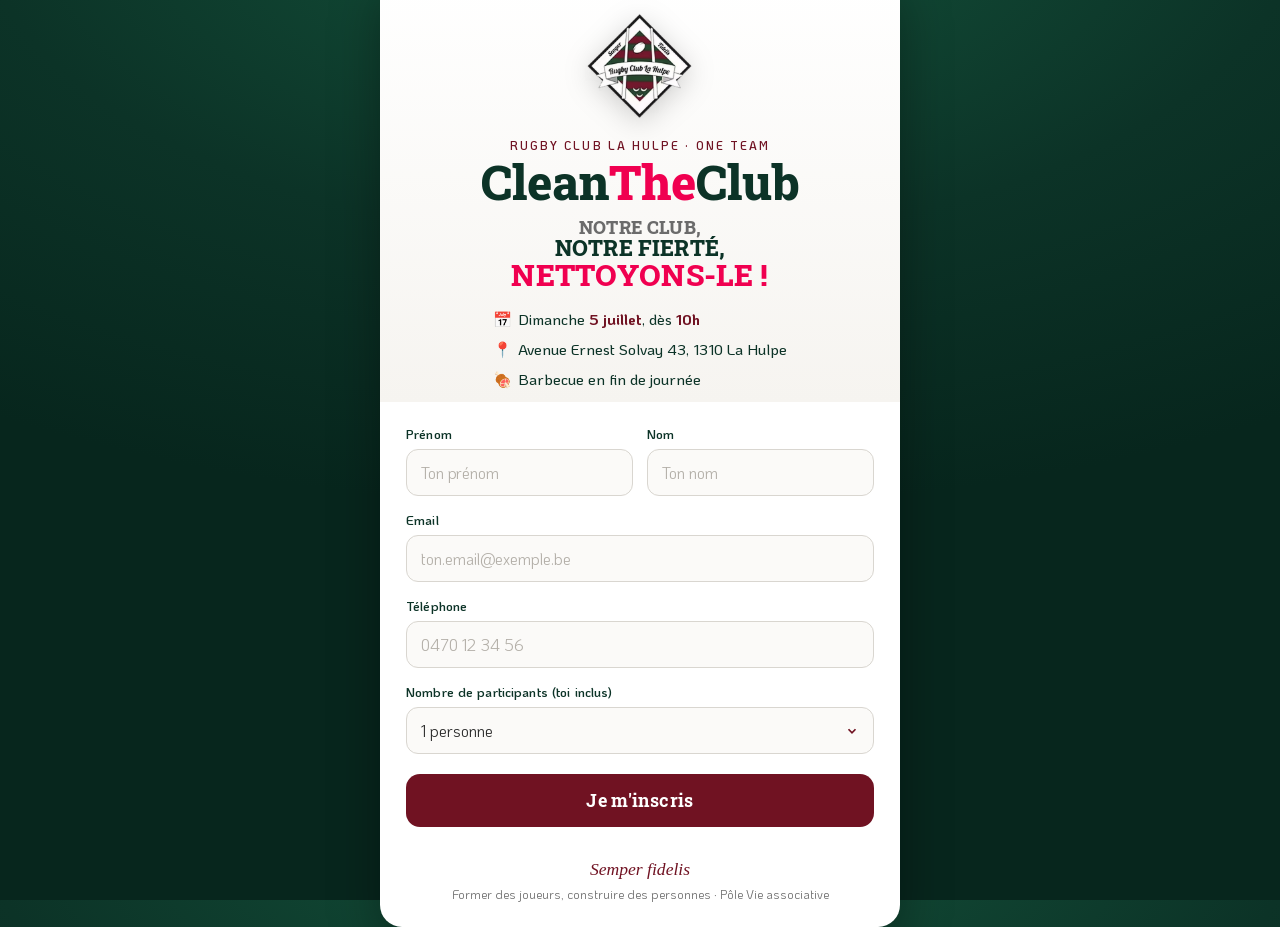
==== index.html @ 66d1e53f "Add event slogan 'Notre club, notre fierté, nettoyons-le' (crescendo grey/green/pink)" ====
<!DOCTYPE html>
<html lang="fr">
<head>
  <meta charset="UTF-8" />
  <meta name="viewport" content="width=device-width, initial-scale=1.0" />
  <title>CleanTheClub — Rugby Club La Hulpe</title>
  <meta name="description" content="Inscris-toi à CleanTheClub, la journée nettoyage & convivialité du Rugby Club La Hulpe le 5 juillet." />

  <!-- Couleurs de partage (réseaux sociaux) -->
  <meta property="og:title" content="CleanTheClub — Rugby Club La Hulpe" />
  <meta property="og:description" content="On nettoie le club ensemble le 5 juillet. ONE TEAM 💚 Inscris-toi !" />
  <meta property="og:type" content="website" />

  <link rel="icon" type="image/png" href="assets/logo-rclh.png" />

  <!-- Typographies : KoHo (charte) + Roboto Slab (proche de Rockwell pour le web) -->
  <link rel="preconnect" href="https://fonts.googleapis.com" />
  <link rel="preconnect" href="https://fonts.gstatic.com" crossorigin />
  <link href="https://fonts.googleapis.com/css2?family=KoHo:wght@400;500;600;700&family=Roboto+Slab:wght@600;700;800&display=swap" rel="stylesheet" />

  <link rel="stylesheet" href="assets/style.css" />
</head>
<body>
  <main class="card">
    <header class="header">
      <img class="logo" src="assets/logo-rclh.png" alt="Logo Rugby Club La Hulpe" />
      <p class="kicker">Rugby Club La Hulpe · ONE TEAM</p>
      <h1 class="title">Clean<span class="title-accent">The</span>Club</h1>
      <p class="slogan">
        <span class="s1">Notre club,</span>
        <span class="s2">notre fierté,</span>
        <span class="s3">nettoyons-le !</span>
      </p>

      <ul class="event-info">
        <li><span class="ico">📅</span> Dimanche <strong>5 juillet</strong>, dès <strong>10h</strong></li>
        <li><span class="ico">📍</span> Avenue Ernest Solvay 43, 1310 La Hulpe</li>
        <li><span class="ico">🍖</span> Barbecue en fin de journée</li>
      </ul>
    </header>

    <form id="inscription-form" class="form" novalidate>
      <div class="row">
        <div class="field">
          <label for="prenom">Prénom</label>
          <input type="text" id="prenom" name="prenom" autocomplete="given-name" required placeholder="Ton prénom" />
        </div>
        <div class="field">
          <label for="nom">Nom</label>
          <input type="text" id="nom" name="nom" autocomplete="family-name" required placeholder="Ton nom" />
        </div>
      </div>

      <div class="field">
        <label for="email">Email</label>
        <input type="email" id="email" name="email" autocomplete="email" required placeholder="ton.email@exemple.be" />
      </div>

      <div class="field">
        <label for="telephone">Téléphone</label>
        <input type="tel" id="telephone" name="telephone" autocomplete="tel" required placeholder="0470 12 34 56" />
      </div>

      <div class="field">
        <label for="participants">Nombre de participants (toi inclus)</label>
        <select id="participants" name="participants" required>
          <option value="1">1 personne</option>
          <option value="2">2 personnes</option>
          <option value="3">3 personnes</option>
          <option value="4">4 personnes</option>
          <option value="5">5 personnes</option>
          <option value="6">6 personnes ou plus</option>
        </select>
      </div>

      <button type="submit" class="btn" id="submit-btn">
        <span class="btn-label">Je m'inscris</span>
        <span class="btn-spinner" aria-hidden="true"></span>
      </button>

      <p class="error-msg" id="error-msg" role="alert" hidden></p>
    </form>

    <footer class="footer">
      <p class="motto">Semper fidelis</p>
      <p class="sub">Former des joueurs, construire des personnes · Pôle Vie associative</p>
    </footer>
  </main>

  <script src="assets/script.js"></script>
</body>
</html>
---- assets/style.css ----
/* ===========================================================
   CleanTheClub — Charte graphique Rugby Club La Hulpe (RCLH)
   Vert   #0c3327   (pantone 350 C)
   Bordeaux #701222 (pantone 188 C)
   Rose   #f00050   (la petite touche)
   Blanc  #ffffff
   Titres : Roboto Slab (proche Rockwell) · Texte : KoHo
   =========================================================== */

:root {
  --vert: #0c3327;
  --vert-clair: #14543c;
  --bordeaux: #701222;
  --bordeaux-clair: #8e1a2e;
  --rose: #f00050;
  --blanc: #ffffff;
  --gris-texte: #2a2a2a;
  --gris-doux: #6b6b6b;
  --ombre: 0 18px 50px rgba(0, 0, 0, 0.35);
}

* { box-sizing: border-box; margin: 0; padding: 0; }

html, body { height: 100%; }

body {
  font-family: "KoHo", system-ui, -apple-system, sans-serif;
  color: var(--gris-texte);
  background:
    radial-gradient(1200px 600px at 50% -10%, var(--vert-clair) 0%, var(--vert) 55%, #07261d 100%);
  min-height: 100%;
  display: flex;
  align-items: center;
  justify-content: center;
  padding: 24px 16px;
  line-height: 1.45;
}

/* ---- Carte principale ---- */
.card {
  width: 100%;
  max-width: 520px;
  background: var(--blanc);
  border-radius: 22px;
  box-shadow: var(--ombre);
  overflow: hidden;
  border-top: 6px solid var(--rose);
}

/* ---- En-tête ---- */
.header {
  text-align: center;
  padding: 28px 26px 8px;
  background: linear-gradient(180deg, #ffffff 0%, #f6f4f0 100%);
}

.logo {
  width: 110px;
  height: auto;
  filter: drop-shadow(0 6px 14px rgba(0, 0, 0, 0.18));
}

.kicker {
  margin-top: 10px;
  font-size: 0.72rem;
  letter-spacing: 0.18em;
  text-transform: uppercase;
  font-weight: 600;
  color: var(--bordeaux);
}

.title {
  font-family: "Roboto Slab", Rockwell, Georgia, serif;
  font-weight: 800;
  font-size: clamp(2.2rem, 9vw, 3rem);
  color: var(--vert);
  line-height: 1;
  margin-top: 4px;
}

.title-accent { color: var(--rose); }

.tagline {
  margin-top: 10px;
  font-size: 1.02rem;
  color: var(--gris-doux);
  font-weight: 500;
}

/* Slogan officiel de l'événement (crescendo gris → vert → rose) */
.slogan {
  margin-top: 12px;
  font-family: "Roboto Slab", Rockwell, Georgia, serif;
  font-weight: 800;
  line-height: 1.02;
  text-transform: uppercase;
  letter-spacing: 0.01em;
}
.slogan span { display: block; }
.slogan .s1 { color: var(--gris-doux); font-size: 1.15rem; }
.slogan .s2 { color: var(--vert); font-size: 1.4rem; }
.slogan .s3 { color: var(--rose); font-size: 1.85rem; }

.event-info {
  list-style: none;
  margin: 18px auto 4px;
  display: inline-flex;
  flex-direction: column;
  gap: 8px;
  text-align: left;
  font-size: 0.95rem;
  color: var(--vert);
  font-weight: 500;
}
.event-info .ico { display: inline-block; width: 1.4em; }
.event-info strong { color: var(--bordeaux); }

/* ---- Formulaire ---- */
.form {
  padding: 22px 26px 26px;
  display: flex;
  flex-direction: column;
  gap: 14px;
}

.row {
  display: flex;
  gap: 14px;
}
.row .field { flex: 1; }

.field { display: flex; flex-direction: column; gap: 6px; }

label {
  font-size: 0.82rem;
  font-weight: 600;
  color: var(--vert);
  letter-spacing: 0.01em;
}

input, select {
  font-family: inherit;
  font-size: 1rem;
  padding: 12px 14px;
  border: 1.5px solid #d9d6d0;
  border-radius: 12px;
  background: #fbfaf8;
  color: var(--gris-texte);
  transition: border-color 0.15s, box-shadow 0.15s;
  width: 100%;
}

input::placeholder { color: #b3afa8; }

input:focus, select:focus {
  outline: none;
  border-color: var(--bordeaux);
  box-shadow: 0 0 0 3px rgba(112, 18, 34, 0.12);
}

input:invalid:not(:placeholder-shown) {
  border-color: var(--rose);
}

select {
  appearance: none;
  background-image: url("data:image/svg+xml,%3Csvg xmlns='http://www.w3.org/2000/svg' width='14' height='14' viewBox='0 0 24 24' fill='none' stroke='%23701222' stroke-width='3'%3E%3Cpath d='M6 9l6 6 6-6'/%3E%3C/svg%3E");
  background-repeat: no-repeat;
  background-position: right 14px center;
  padding-right: 40px;
}

/* ---- Bouton ---- */
.btn {
  position: relative;
  margin-top: 6px;
  font-family: "Roboto Slab", serif;
  font-weight: 700;
  font-size: 1.1rem;
  color: var(--blanc);
  background: var(--bordeaux);
  border: none;
  border-radius: 14px;
  padding: 15px 20px;
  cursor: pointer;
  transition: transform 0.08s ease, background 0.15s ease;
  letter-spacing: 0.02em;
}
.btn:hover { background: var(--bordeaux-clair); }
.btn:active { transform: translateY(1px) scale(0.995); }
.btn:disabled { opacity: 0.75; cursor: progress; }

.btn-spinner {
  display: none;
  width: 18px; height: 18px;
  border: 2.5px solid rgba(255, 255, 255, 0.4);
  border-top-color: #fff;
  border-radius: 50%;
  margin-left: 10px;
  vertical-align: -3px;
  animation: spin 0.7s linear infinite;
}
.btn.loading .btn-spinner { display: inline-block; }
@keyframes spin { to { transform: rotate(360deg); } }

.error-msg {
  color: var(--bordeaux);
  background: #fde8eb;
  border: 1px solid #f4c2ca;
  border-radius: 10px;
  padding: 10px 12px;
  font-size: 0.9rem;
  font-weight: 500;
}

/* ---- Pied ---- */
.footer {
  text-align: center;
  padding: 4px 26px 24px;
}
.footer .motto {
  font-family: "Apple Chancery", "Snell Roundhand", cursive;
  font-style: italic;
  color: var(--bordeaux);
  font-size: 1.1rem;
}
.footer .sub {
  font-size: 0.78rem;
  color: var(--gris-doux);
  margin-top: 2px;
}

@media (max-width: 380px) {
  .row { flex-direction: column; gap: 14px; }
}
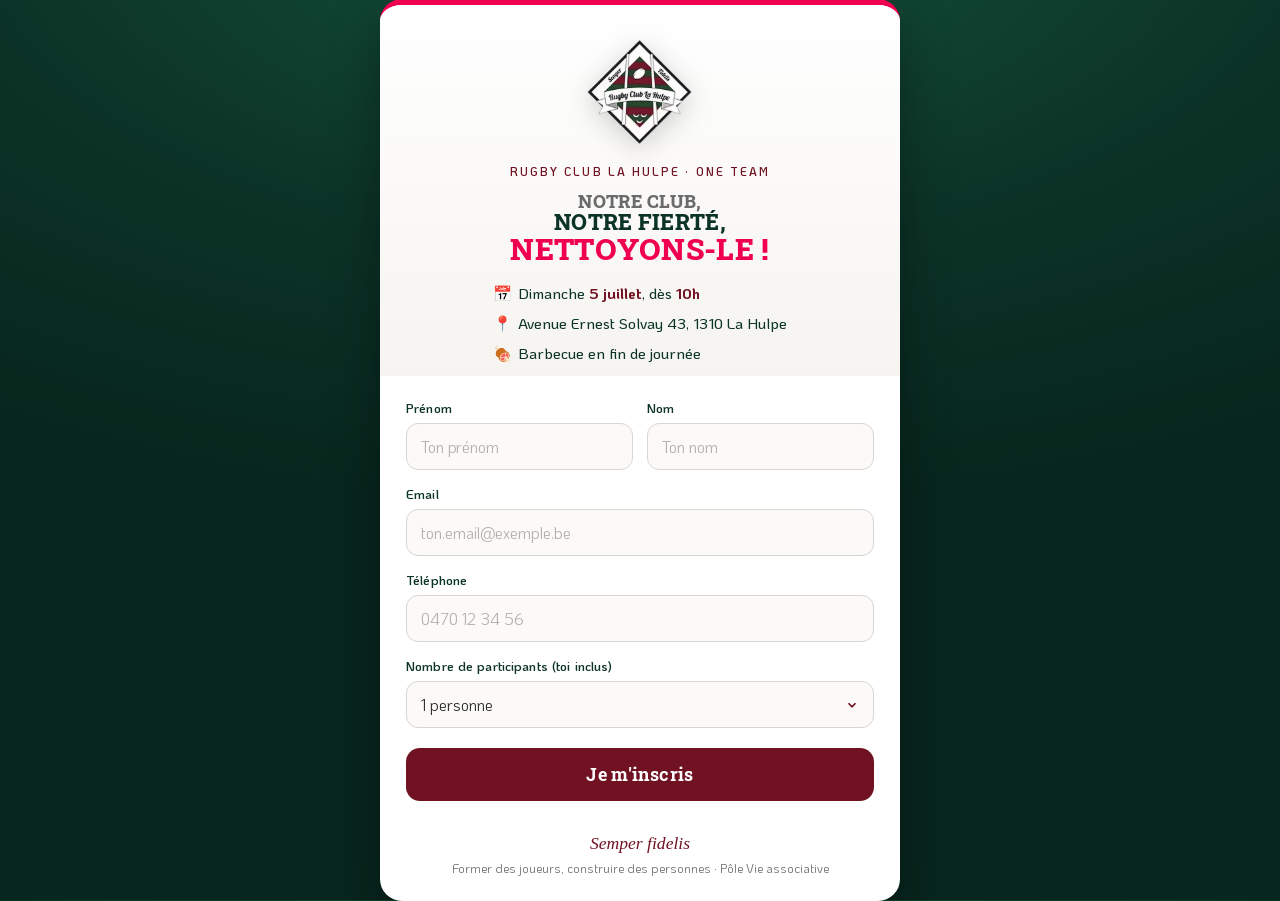
==== commit 8906318f: "Remove 'CleanTheClub' name from public pages - Slogan 'Notre club, notre fierté, nettoyons-le' becom" ====
--- a/index.html
+++ b/index.html
@@ -3,11 +3,11 @@
 <head>
   <meta charset="UTF-8" />
   <meta name="viewport" content="width=device-width, initial-scale=1.0" />
-  <title>CleanTheClub — Rugby Club La Hulpe</title>
-  <meta name="description" content="Inscris-toi à CleanTheClub, la journée nettoyage & convivialité du Rugby Club La Hulpe le 5 juillet." />
+  <title>Inscription · Rugby Club La Hulpe</title>
+  <meta name="description" content="Inscris-toi à la journée nettoyage & convivialité du Rugby Club La Hulpe le dimanche 5 juillet." />
 
   <!-- Couleurs de partage (réseaux sociaux) -->
-  <meta property="og:title" content="CleanTheClub — Rugby Club La Hulpe" />
+  <meta property="og:title" content="Notre club, notre fierté, nettoyons-le !" />
   <meta property="og:description" content="On nettoie le club ensemble le 5 juillet. ONE TEAM 💚 Inscris-toi !" />
   <meta property="og:type" content="website" />
 
@@ -25,12 +25,11 @@
     <header class="header">
       <img class="logo" src="assets/logo-rclh.png" alt="Logo Rugby Club La Hulpe" />
       <p class="kicker">Rugby Club La Hulpe · ONE TEAM</p>
-      <h1 class="title">Clean<span class="title-accent">The</span>Club</h1>
-      <p class="slogan">
+      <h1 class="slogan">
         <span class="s1">Notre club,</span>
         <span class="s2">notre fierté,</span>
         <span class="s3">nettoyons-le !</span>
-      </p>
+      </h1>
 
       <ul class="event-info">
         <li><span class="ico">📅</span> Dimanche <strong>5 juillet</strong>, dès <strong>10h</strong></li>
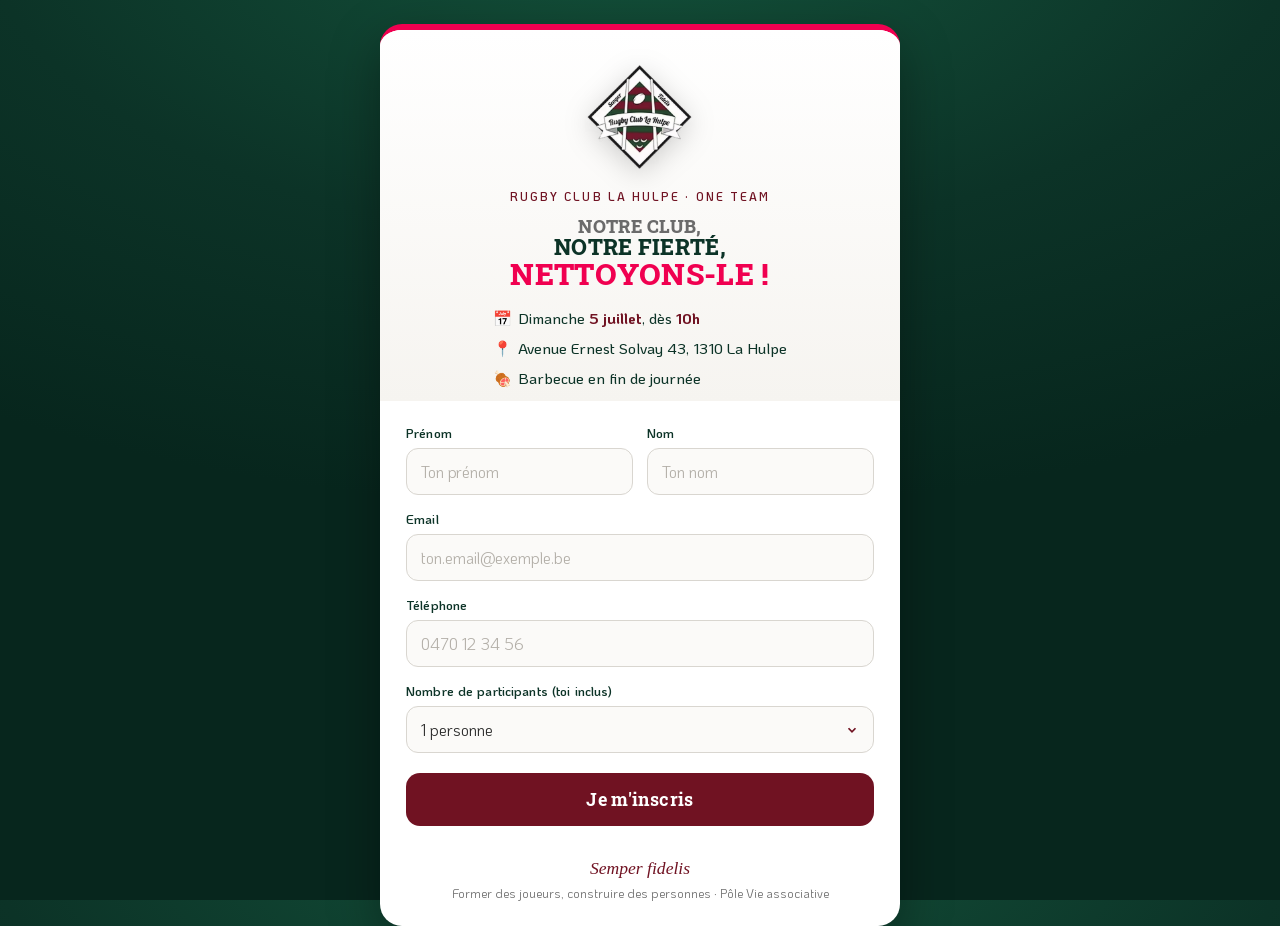
==== commit ee175ea4: "Fix clipped header logo + add email confirmation to registrants - Logo was cut on mobile due to flex" ====
--- a/index.html
+++ b/index.html
@@ -18,7 +18,7 @@
   <link rel="preconnect" href="https://fonts.gstatic.com" crossorigin />
   <link href="https://fonts.googleapis.com/css2?family=KoHo:wght@400;500;600;700&family=Roboto+Slab:wght@600;700;800&display=swap" rel="stylesheet" />
 
-  <link rel="stylesheet" href="assets/style.css" />
+  <link rel="stylesheet" href="assets/style.css?v=3" />
 </head>
 <body>
   <main class="card">
--- a/assets/style.css
+++ b/assets/style.css
@@ -30,7 +30,7 @@
     radial-gradient(1200px 600px at 50% -10%, var(--vert-clair) 0%, var(--vert) 55%, #07261d 100%);
   min-height: 100%;
   display: flex;
-  align-items: center;
+  align-items: flex-start;
   justify-content: center;
   padding: 24px 16px;
   line-height: 1.45;
